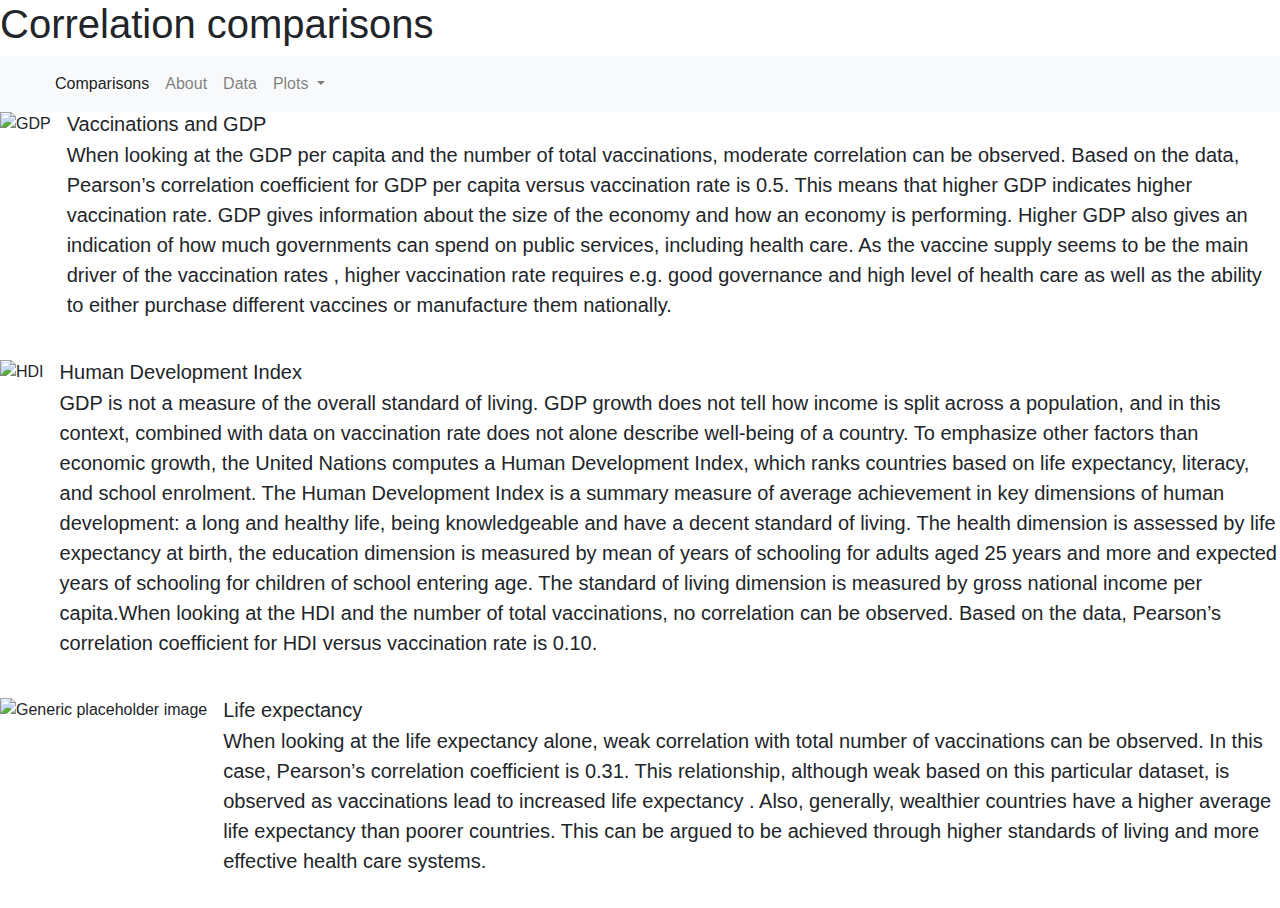
==== Comparisons.html @ b7ce7502 "Add files via upload" ====
<!DOCTYPE html>
<html lang="en">
<head>
    <meta charset="UTF-8">
    <title>Responsive Columns</title>
    <link rel="stylesheet" href="https://stackpath.bootstrapcdn.com/bootstrap/4.3.1/css/bootstrap.min.css" integrity="sha384-ggOyR0iXCbMQv3Xipma34MD+dH/1fQ784/j6cY/iJTQUOhcWr7x9JvoRxT2MZw1T" crossorigin="anonymous">
    <link rel="stylesheet" type="text/css" href="styleC.css">
</head>
<body>
  <header>
    <h1>Correlation comparisons</h1>
  </header>
 
  <nav class="navbar navbar-expand-lg navbar-light bg-light">
    <div class="container-fluid">
      <a class="navbar-brand" href="#"></a>
      <button class="navbar-toggler" type="button" data-bs-toggle="collapse" data-bs-target="#navbarNavDropdown" aria-controls="navbarNavDropdown" aria-expanded="false" aria-label="Toggle navigation">
        <span class="navbar-toggler-icon"></span>
      </button>
      <div class="collapse navbar-collapse" id="navbarNavDropdown">
        <ul class="navbar-nav">
          <li class="nav-item">
            <a class="nav-link active" aria-current="page" href="#">Comparisons</a>
          </li>
          <li class="nav-item">
            <a class="nav-link" href="Landing.html">About</a>
          </li>
          <li class="nav-item">
            <a class="nav-link" href="Data.html">Data</a>
          </li>
          <li class="nav-item dropdown">
            <a class="nav-link dropdown-toggle" href="#" id="navbarDropdownMenuLink" role="button" data-bs-toggle="dropdown" aria-expanded="false">
              Plots
            </a>
            <ul class="dropdown-menu" aria-labelledby="navbarDropdownMenuLink">
              <li><a class="dropdown-item" href="Correlations.html">Correlations</a></li>
              <li><a class="dropdown-item" href="Gdp.html">GDP</a></li>
              <li><a class="dropdown-item" href="Hdi.html">HDI</a></li>
              <li><a class="dropdown-item" href="Life.html">Life expectancy</a></li>
            </ul>
          </li>
        </ul>
      </div>
    </div>
  </nav>
  <ul class="list-unstyled">
    <li class="media">
      <img class="mr-3" src="gdp.png" alt="GDP">
      <div class="media-body">
        <h5 class="mt-0 mb-1">Vaccinations and GDP</h5>
        <p class="lead">
        When looking at the GDP per capita and the number of total vaccinations, moderate correlation can be observed. Based on the data, Pearson’s correlation coefficient for GDP per capita versus vaccination rate is 0.5. This means that higher GDP indicates higher vaccination rate. 
        GDP  gives information about the size of the economy and how an economy is performing.  Higher GDP also gives an indication of how much governments can spend on public services, including health care. As the vaccine supply seems to be the main driver of the vaccination rates , higher vaccination rate requires e.g. good governance and high level of health care as well as the ability to either purchase different vaccines or manufacture them nationally.
      </p>
      </div>
    </li>
    <li class="media my-4">
      <img class="mr-3" src="hdi.png" alt="HDI">
      <div class="media-body">
        <h5 class="mt-0 mb-1">Human Development Index</h5>
        <p class="lead">
        GDP is not a measure of the overall standard of living. GDP growth does not tell how income is split across a population, and in this context, combined with data on vaccination rate does not alone describe well-being of a country. 
        To emphasize other factors than economic growth, the United Nations computes a Human Development Index, which ranks countries based on life expectancy, literacy, and school enrolment. The Human Development Index  is a summary measure of average achievement in key dimensions of human development: a long and healthy life, being knowledgeable and have a decent standard of living. The health dimension is assessed by life expectancy at birth, the education dimension is measured by mean of years of schooling for adults aged 25 years and more and expected years of schooling for children of school entering age. The standard of living dimension is measured by gross national income per capita.When looking at the HDI and the number of total vaccinations, no correlation can be observed. Based on the data, Pearson’s correlation coefficient for HDI versus vaccination rate is 0.10.
      </p>
      </div>
    </li>
    <li class="media">
      <img class="mr-3" src="life.png" alt="Generic placeholder image">
      <div class="media-body">
        <h5 class="mt-0 mb-1">Life expectancy</h5>
        <p class="lead">
        When looking at the life expectancy alone, weak correlation with total number of vaccinations can be observed. In this case, Pearson’s correlation coefficient is 0.31. This relationship, although weak based on this particular dataset, is observed as vaccinations lead to increased life expectancy . Also, generally, wealthier countries have a higher average life expectancy than poorer countries. This can be argued to be achieved through higher standards of living and more effective health care systems. 
      </p>
    </li>
  </div>
<script src="https://code.jquery.com/jquery-3.3.1.slim.min.js" integrity="sha384-q8i/X+965DzO0rT7abK41JStQIAqVgRVzpbzo5smXKp4YfRvH+8abtTE1Pi6jizo" crossorigin="anonymous"></script>
<script src="https://cdnjs.cloudflare.com/ajax/libs/popper.js/1.14.7/umd/popper.min.js" integrity="sha384-UO2eT0CpHqdSJQ6hJty5KVphtPhzWj9WO1clHTMGa3JDZwrnQq4sF86dIHNDz0W1" crossorigin="anonymous"></script>
<script src="https://stackpath.bootstrapcdn.com/bootstrap/4.3.1/js/bootstrap.min.js" integrity="sha384-JjSmVgyd0p3pXB1rRibZUAYoIIy6OrQ6VrjIEaFf/nJGzIxFDsf4x0xIM+B07jRM" crossorigin="anonymous"></script> 

</body>
</html>
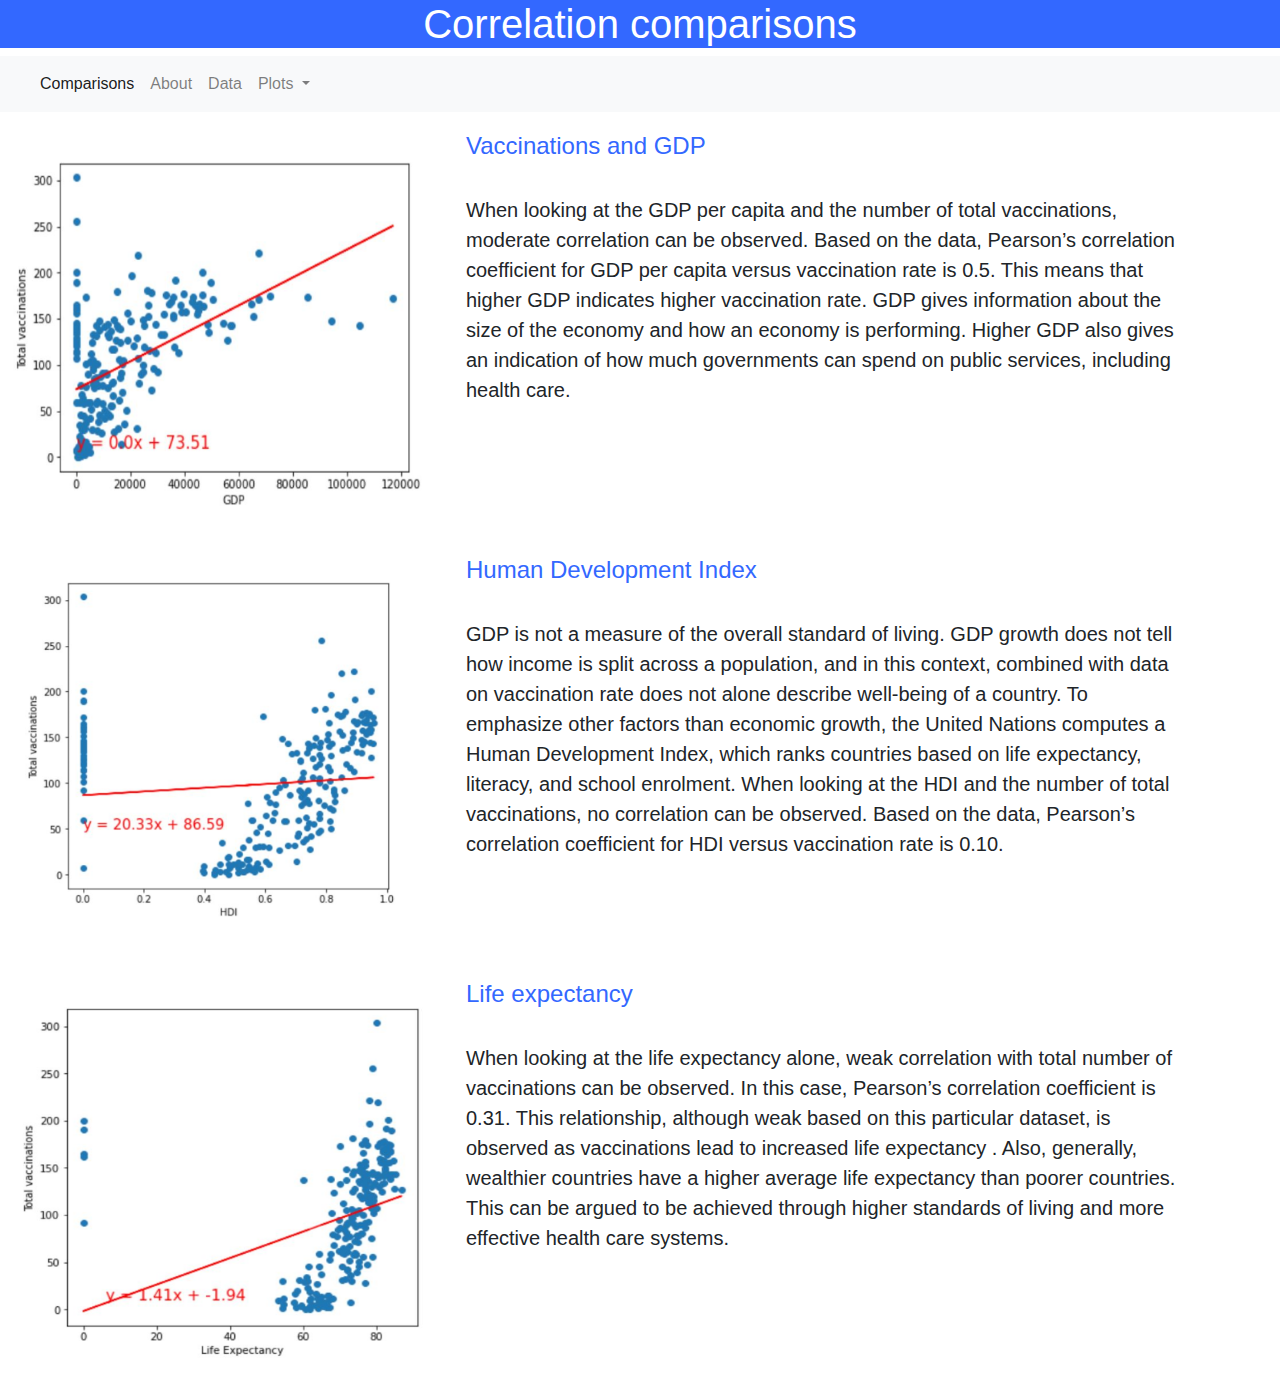
==== commit d6a257a2: "Add files via upload" ====
--- a/Comparisons.html
+++ b/Comparisons.html
@@ -10,64 +10,63 @@
   <header>
     <h1>Correlation comparisons</h1>
   </header>
- 
   <nav class="navbar navbar-expand-lg navbar-light bg-light">
-    <div class="container-fluid">
-      <a class="navbar-brand" href="#"></a>
-      <button class="navbar-toggler" type="button" data-bs-toggle="collapse" data-bs-target="#navbarNavDropdown" aria-controls="navbarNavDropdown" aria-expanded="false" aria-label="Toggle navigation">
-        <span class="navbar-toggler-icon"></span>
-      </button>
-      <div class="collapse navbar-collapse" id="navbarNavDropdown">
-        <ul class="navbar-nav">
-          <li class="nav-item">
-            <a class="nav-link active" aria-current="page" href="#">Comparisons</a>
-          </li>
-          <li class="nav-item">
-            <a class="nav-link" href="Landing.html">About</a>
-          </li>
-          <li class="nav-item">
-            <a class="nav-link" href="Data.html">Data</a>
-          </li>
-          <li class="nav-item dropdown">
-            <a class="nav-link dropdown-toggle" href="#" id="navbarDropdownMenuLink" role="button" data-bs-toggle="dropdown" aria-expanded="false">
-              Plots
-            </a>
-            <ul class="dropdown-menu" aria-labelledby="navbarDropdownMenuLink">
-              <li><a class="dropdown-item" href="Correlations.html">Correlations</a></li>
-              <li><a class="dropdown-item" href="Gdp.html">GDP</a></li>
-              <li><a class="dropdown-item" href="Hdi.html">HDI</a></li>
-              <li><a class="dropdown-item" href="Life.html">Life expectancy</a></li>
-            </ul>
-          </li>
-        </ul>
-      </div>
+    <a class="navbar-brand" href="#"></a>
+    <button class="navbar-toggler" type="button" data-toggle="collapse" data-target="#navbarNavDropdown" aria-controls="navbarNavDropdown" aria-expanded="false" aria-label="Toggle navigation">
+      <span class="navbar-toggler-icon"></span>
+    </button>
+    <div class="collapse navbar-collapse" id="navbarNavDropdown">
+      <ul class="navbar-nav">
+        <li class="nav-item active">
+          <a class="nav-link" href="#">Comparisons <span class="sr-only">(current)</span></a>
+        </li>
+        <li class="nav-item">
+          <a class="nav-link" href="index.html">About</a>
+        </li>
+        <li class="nav-item">
+          <a class="nav-link" href="Data.html">Data</a>
+        </li>
+        <li class="nav-item dropdown">
+          <a class="nav-link dropdown-toggle" href="#" id="navbarDropdownMenuLink" data-toggle="dropdown" aria-haspopup="true" aria-expanded="false">
+            Plots
+          </a>
+          <div class="dropdown-menu" aria-labelledby="navbarDropdownMenuLink">
+            <a class="dropdown-item" href="Correlations.html">Correlations</a>
+            <a class="dropdown-item" href="Gdp.html">GDP</a>
+            <a class="dropdown-item" href="Hdi.html">HDI</a>
+            <a class="dropdown-item" href="Life.html">Life expectancy</a>
+          </div>
+        </li>
+      </ul>
     </div>
   </nav>
+  
   <ul class="list-unstyled">
     <li class="media">
       <img class="mr-3" src="gdp.png" alt="GDP">
       <div class="media-body">
-        <h5 class="mt-0 mb-1">Vaccinations and GDP</h5>
+        <h4 class="mt-0 mb-1">Vaccinations and GDP</h4>
         <p class="lead">
         When looking at the GDP per capita and the number of total vaccinations, moderate correlation can be observed. Based on the data, Pearson’s correlation coefficient for GDP per capita versus vaccination rate is 0.5. This means that higher GDP indicates higher vaccination rate. 
-        GDP  gives information about the size of the economy and how an economy is performing.  Higher GDP also gives an indication of how much governments can spend on public services, including health care. As the vaccine supply seems to be the main driver of the vaccination rates , higher vaccination rate requires e.g. good governance and high level of health care as well as the ability to either purchase different vaccines or manufacture them nationally.
+        GDP  gives information about the size of the economy and how an economy is performing.  Higher GDP also gives an indication of how much governments can spend on public services, including health care. 
       </p>
       </div>
     </li>
     <li class="media my-4">
       <img class="mr-3" src="hdi.png" alt="HDI">
       <div class="media-body">
-        <h5 class="mt-0 mb-1">Human Development Index</h5>
+        <h4 class="mt-0 mb-1">Human Development Index</h4>
         <p class="lead">
         GDP is not a measure of the overall standard of living. GDP growth does not tell how income is split across a population, and in this context, combined with data on vaccination rate does not alone describe well-being of a country. 
-        To emphasize other factors than economic growth, the United Nations computes a Human Development Index, which ranks countries based on life expectancy, literacy, and school enrolment. The Human Development Index  is a summary measure of average achievement in key dimensions of human development: a long and healthy life, being knowledgeable and have a decent standard of living. The health dimension is assessed by life expectancy at birth, the education dimension is measured by mean of years of schooling for adults aged 25 years and more and expected years of schooling for children of school entering age. The standard of living dimension is measured by gross national income per capita.When looking at the HDI and the number of total vaccinations, no correlation can be observed. Based on the data, Pearson’s correlation coefficient for HDI versus vaccination rate is 0.10.
+        To emphasize other factors than economic growth, the United Nations computes a Human Development Index, which ranks countries based on life expectancy, literacy, and school enrolment. When looking at the HDI and the number of total vaccinations, no correlation can be observed. 
+        Based on the data, Pearson’s correlation coefficient for HDI versus vaccination rate is 0.10. 
       </p>
       </div>
     </li>
     <li class="media">
       <img class="mr-3" src="life.png" alt="Generic placeholder image">
       <div class="media-body">
-        <h5 class="mt-0 mb-1">Life expectancy</h5>
+        <h4 class="mt-0 mb-1">Life expectancy</h4>
         <p class="lead">
         When looking at the life expectancy alone, weak correlation with total number of vaccinations can be observed. In this case, Pearson’s correlation coefficient is 0.31. This relationship, although weak based on this particular dataset, is observed as vaccinations lead to increased life expectancy . Also, generally, wealthier countries have a higher average life expectancy than poorer countries. This can be argued to be achieved through higher standards of living and more effective health care systems. 
       </p>
--- a/styleC.css
+++ b/styleC.css
@@ -0,0 +1,25 @@
+h1 {
+    text-align: center;
+    background-color: #3368FF;
+    color: white;
+}
+  h4 {
+    padding-top: 20px;
+    color: #3368FF;
+  }
+  img {
+    padding-top: 30px;
+    width: 450px;
+    height: 400px;
+    
+  }
+  p {
+    text-align: left; 
+    padding-top: 30px;
+    padding-right: 100px;
+   }
+  @media screen and (max-width: 500px) {
+    .column {
+      width: 100%;
+    }
+  }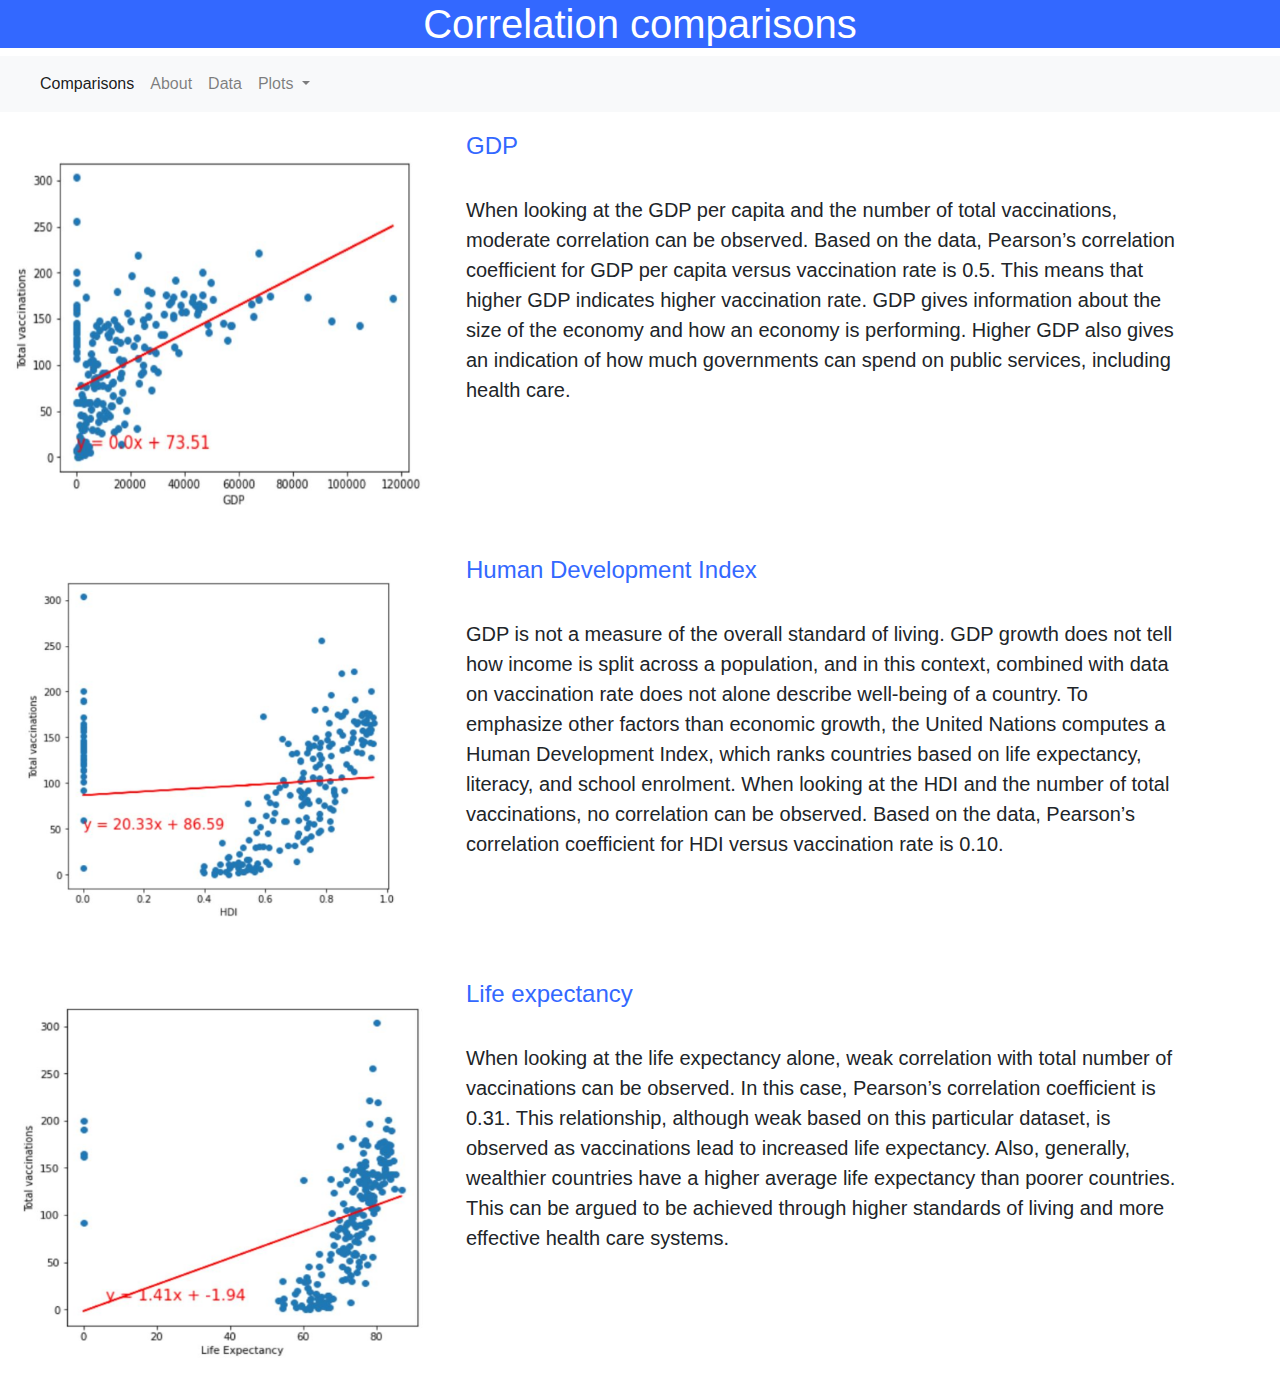
==== commit d28de9ef: "Update Comparisons.html" ====
--- a/Comparisons.html
+++ b/Comparisons.html
@@ -45,7 +45,7 @@
     <li class="media">
       <img class="mr-3" src="gdp.png" alt="GDP">
       <div class="media-body">
-        <h4 class="mt-0 mb-1">Vaccinations and GDP</h4>
+        <h4 class="mt-0 mb-1">GDP</h4>
         <p class="lead">
         When looking at the GDP per capita and the number of total vaccinations, moderate correlation can be observed. Based on the data, Pearson’s correlation coefficient for GDP per capita versus vaccination rate is 0.5. This means that higher GDP indicates higher vaccination rate. 
         GDP  gives information about the size of the economy and how an economy is performing.  Higher GDP also gives an indication of how much governments can spend on public services, including health care. 
@@ -68,7 +68,7 @@
       <div class="media-body">
         <h4 class="mt-0 mb-1">Life expectancy</h4>
         <p class="lead">
-        When looking at the life expectancy alone, weak correlation with total number of vaccinations can be observed. In this case, Pearson’s correlation coefficient is 0.31. This relationship, although weak based on this particular dataset, is observed as vaccinations lead to increased life expectancy . Also, generally, wealthier countries have a higher average life expectancy than poorer countries. This can be argued to be achieved through higher standards of living and more effective health care systems. 
+        When looking at the life expectancy alone, weak correlation with total number of vaccinations can be observed. In this case, Pearson’s correlation coefficient is 0.31. This relationship, although weak based on this particular dataset, is observed as vaccinations lead to increased life expectancy. Also, generally, wealthier countries have a higher average life expectancy than poorer countries. This can be argued to be achieved through higher standards of living and more effective health care systems. 
       </p>
     </li>
   </div>
@@ -77,4 +77,4 @@
 <script src="https://stackpath.bootstrapcdn.com/bootstrap/4.3.1/js/bootstrap.min.js" integrity="sha384-JjSmVgyd0p3pXB1rRibZUAYoIIy6OrQ6VrjIEaFf/nJGzIxFDsf4x0xIM+B07jRM" crossorigin="anonymous"></script> 
 
 </body>
-</html>+</html>
